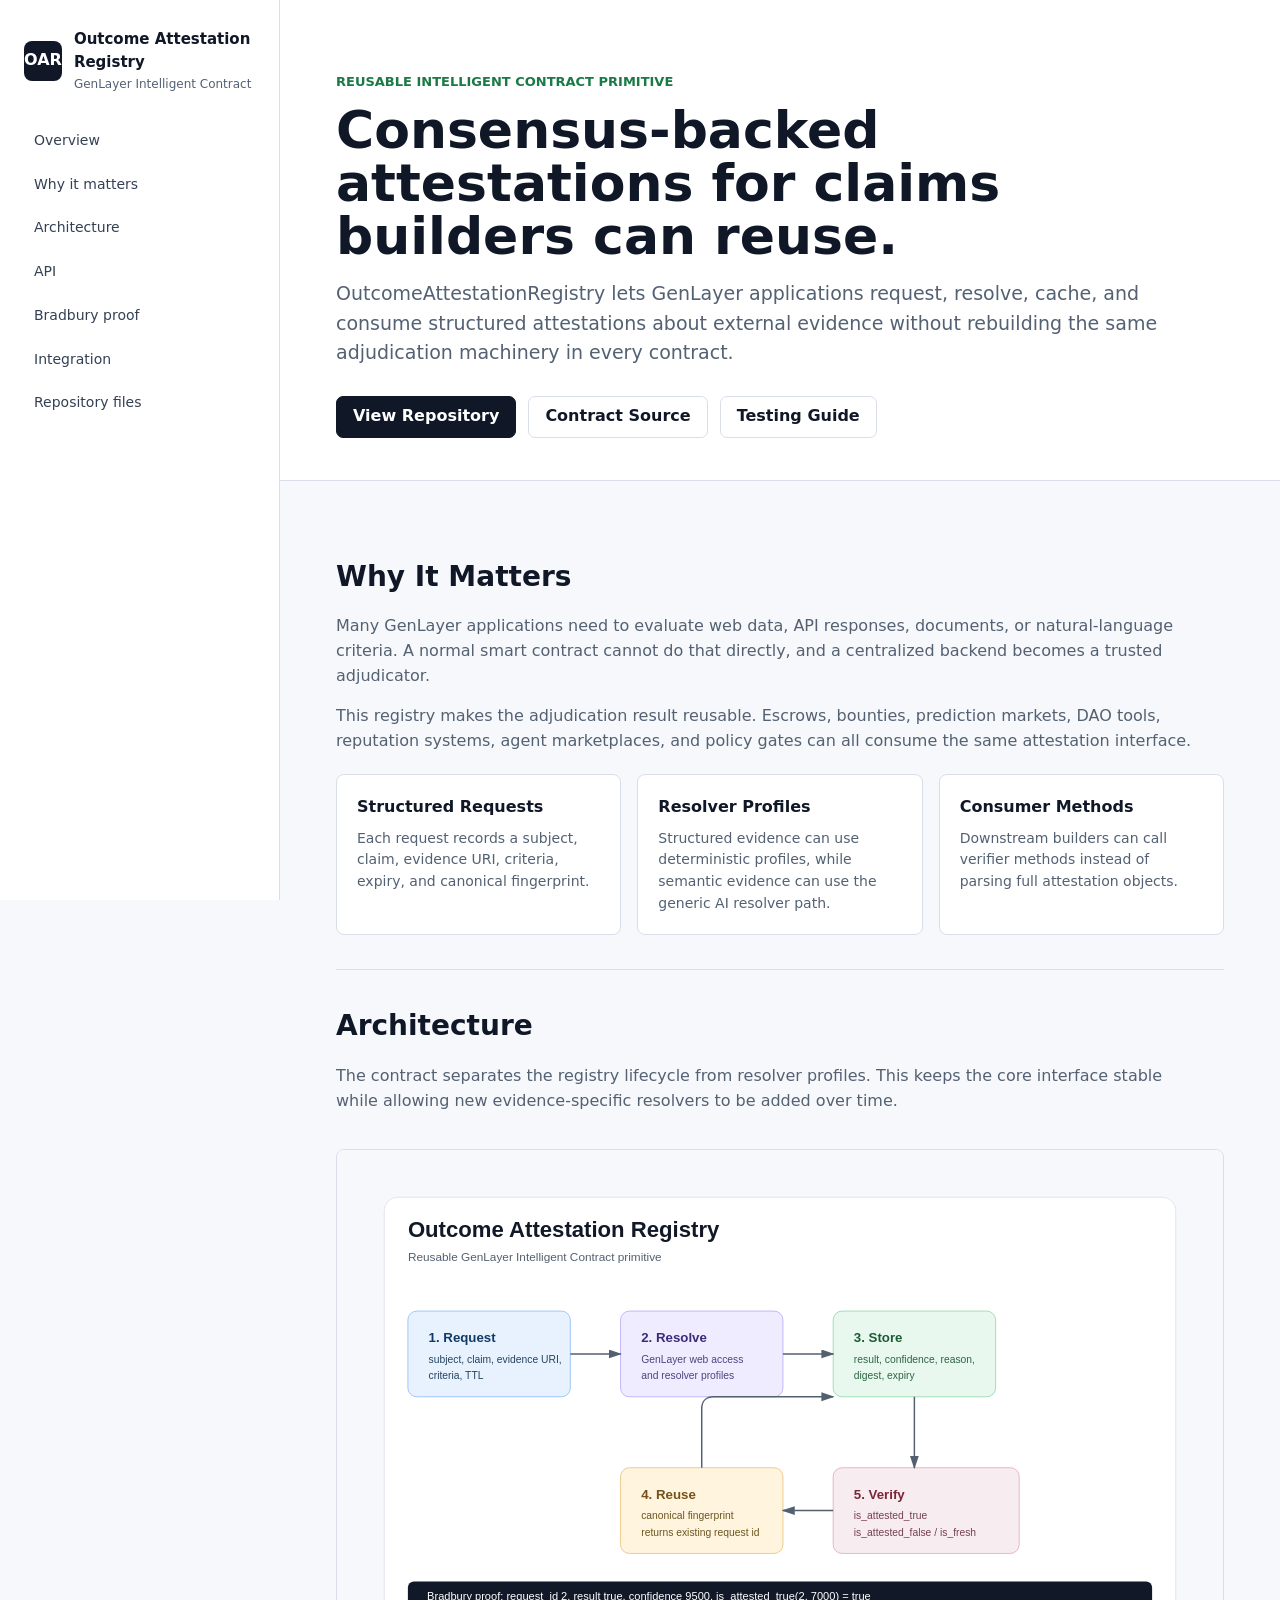
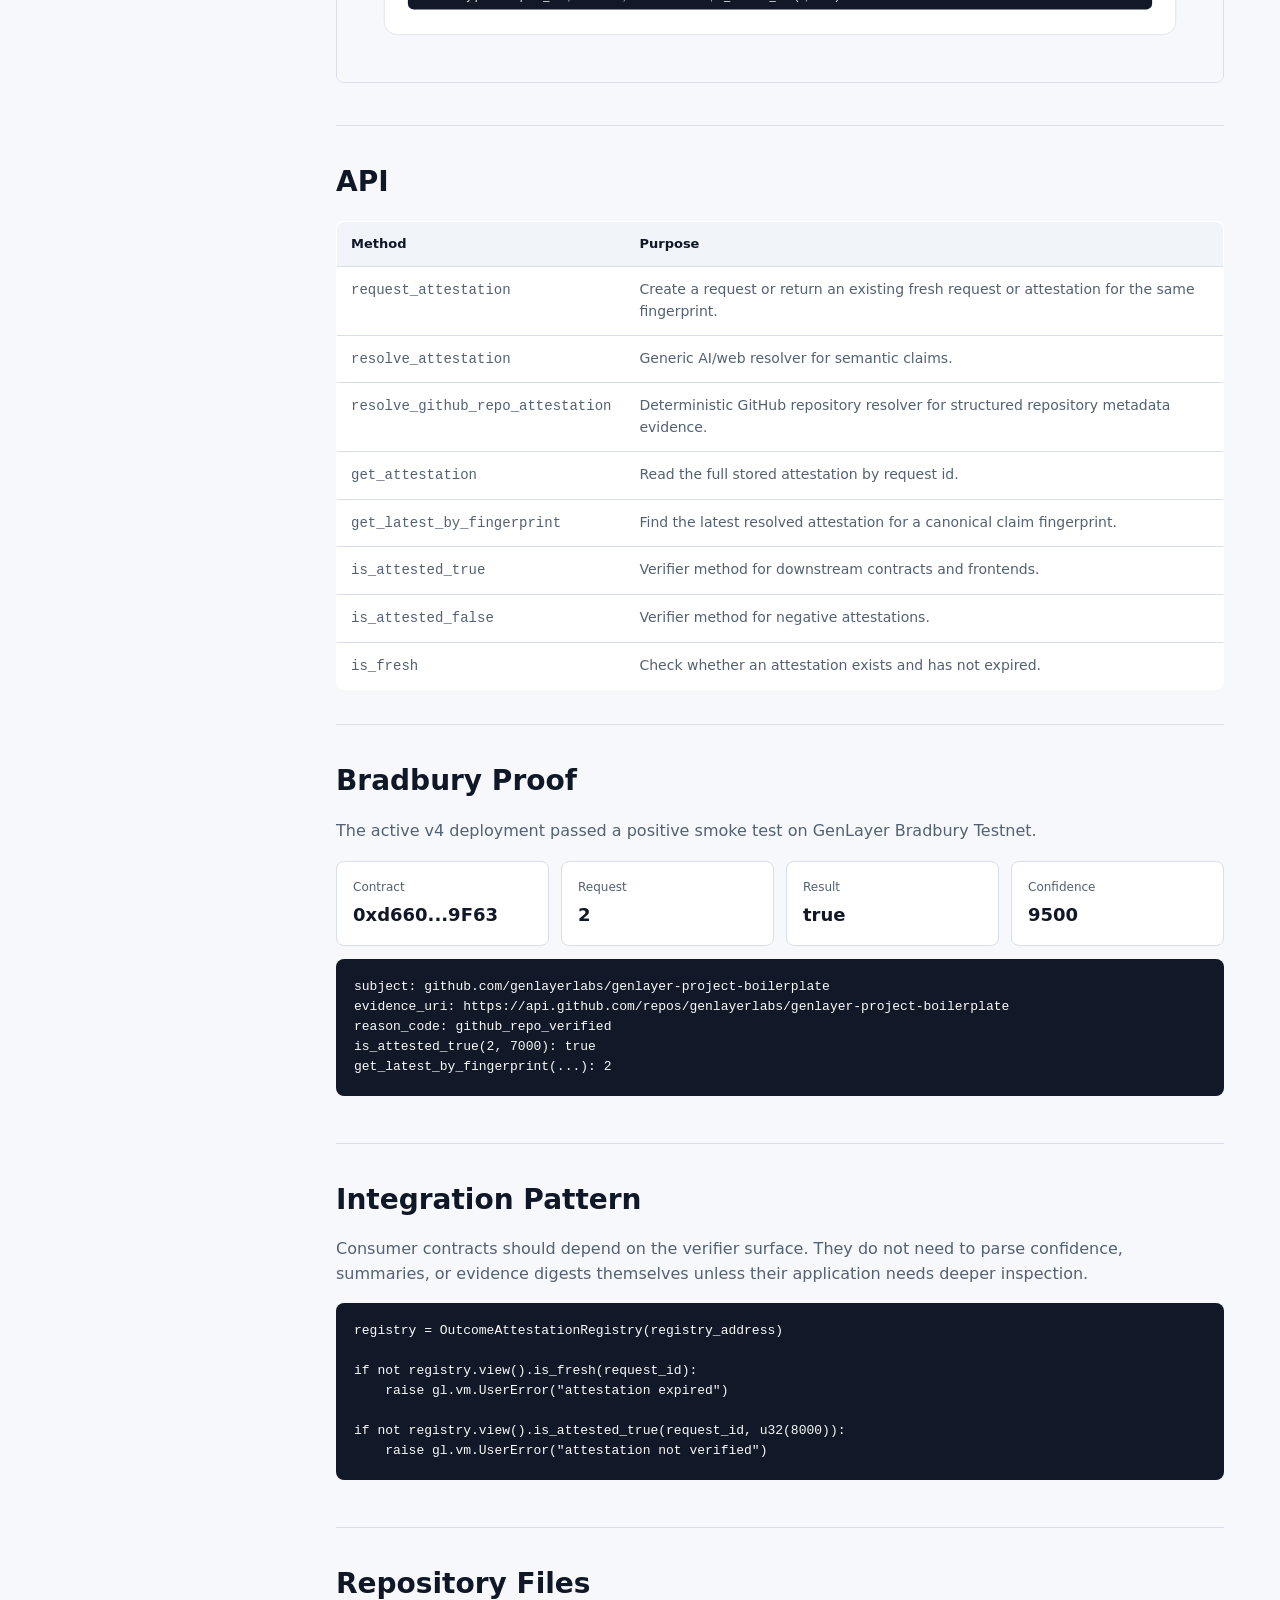
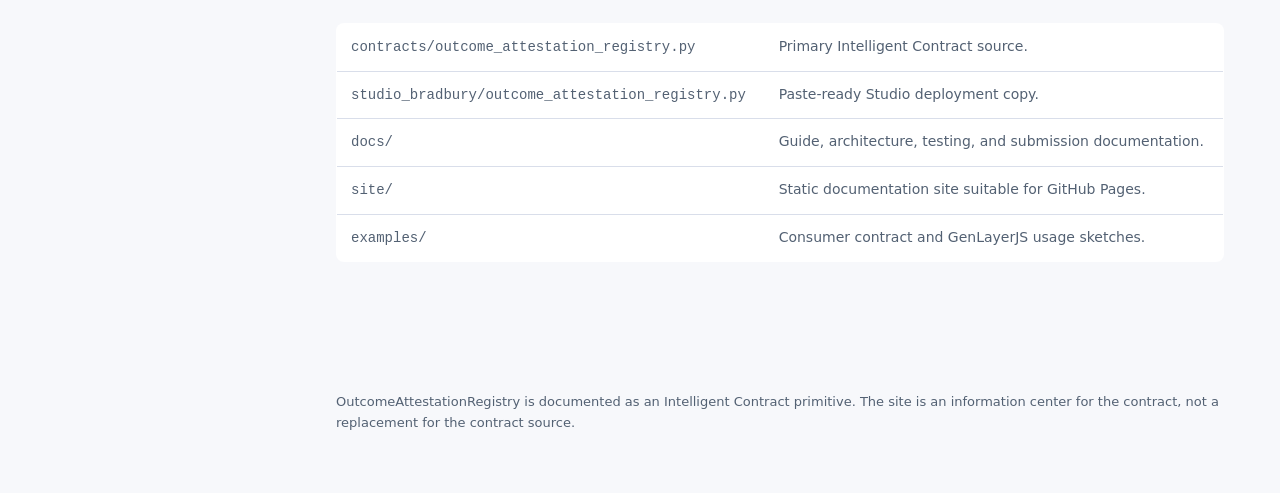
==== docs/index.html @ e3e9e9b6 "Add professional documentation and site" ====
<!doctype html>
<html lang="en">
  <head>
    <meta charset="utf-8">
    <meta name="viewport" content="width=device-width, initial-scale=1">
    <title>Outcome Attestation Registry</title>
    <meta name="description" content="Documentation for OutcomeAttestationRegistry, a reusable GenLayer Intelligent Contract primitive for consensus-backed attestations.">
    <link rel="stylesheet" href="styles.css">
  </head>
  <body>
    <div class="layout">
      <aside class="sidebar">
        <div class="brand">
          <div class="mark">OAR</div>
          <div>
            <strong>Outcome Attestation Registry</strong>
            <span>GenLayer Intelligent Contract</span>
          </div>
        </div>
        <nav class="nav" aria-label="Documentation navigation">
          <a href="#overview">Overview</a>
          <a href="#why">Why it matters</a>
          <a href="#architecture">Architecture</a>
          <a href="#api">API</a>
          <a href="#testing">Bradbury proof</a>
          <a href="#integration">Integration</a>
          <a href="#files">Repository files</a>
        </nav>
      </aside>

      <main class="main">
        <header class="hero" id="overview">
          <div class="eyebrow">Reusable Intelligent Contract Primitive</div>
          <h1>Consensus-backed attestations for claims builders can reuse.</h1>
          <p class="lead">
            OutcomeAttestationRegistry lets GenLayer applications request, resolve, cache, and consume structured attestations about external evidence without rebuilding the same adjudication machinery in every contract.
          </p>
          <div class="hero-actions">
            <a class="button primary" href="https://github.com/Manablaq/genlayer-outcome-attestation-registry">View Repository</a>
            <a class="button" href="https://github.com/Manablaq/genlayer-outcome-attestation-registry/blob/main/contracts/outcome_attestation_registry.py">Contract Source</a>
            <a class="button" href="testing.md">Testing Guide</a>
          </div>
        </header>

        <div class="content">
          <section id="why">
            <h2>Why It Matters</h2>
            <p>
              Many GenLayer applications need to evaluate web data, API responses, documents, or natural-language criteria. A normal smart contract cannot do that directly, and a centralized backend becomes a trusted adjudicator.
            </p>
            <p>
              This registry makes the adjudication result reusable. Escrows, bounties, prediction markets, DAO tools, reputation systems, agent marketplaces, and policy gates can all consume the same attestation interface.
            </p>
            <div class="grid">
              <div class="card">
                <strong>Structured Requests</strong>
                <p>Each request records a subject, claim, evidence URI, criteria, expiry, and canonical fingerprint.</p>
              </div>
              <div class="card">
                <strong>Resolver Profiles</strong>
                <p>Structured evidence can use deterministic profiles, while semantic evidence can use the generic AI resolver path.</p>
              </div>
              <div class="card">
                <strong>Consumer Methods</strong>
                <p>Downstream builders can call verifier methods instead of parsing full attestation objects.</p>
              </div>
            </div>
          </section>

          <section id="architecture">
            <h2>Architecture</h2>
            <p>
              The contract separates the registry lifecycle from resolver profiles. This keeps the core interface stable while allowing new evidence-specific resolvers to be added over time.
            </p>
            <img class="diagram" src="assets/architecture.svg" alt="Outcome Attestation Registry architecture diagram">
          </section>

          <section id="api">
            <h2>API</h2>
            <table class="table">
              <thead>
                <tr>
                  <th>Method</th>
                  <th>Purpose</th>
                </tr>
              </thead>
              <tbody>
                <tr>
                  <td><code>request_attestation</code></td>
                  <td>Create a request or return an existing fresh request or attestation for the same fingerprint.</td>
                </tr>
                <tr>
                  <td><code>resolve_attestation</code></td>
                  <td>Generic AI/web resolver for semantic claims.</td>
                </tr>
                <tr>
                  <td><code>resolve_github_repo_attestation</code></td>
                  <td>Deterministic GitHub repository resolver for structured repository metadata evidence.</td>
                </tr>
                <tr>
                  <td><code>get_attestation</code></td>
                  <td>Read the full stored attestation by request id.</td>
                </tr>
                <tr>
                  <td><code>get_latest_by_fingerprint</code></td>
                  <td>Find the latest resolved attestation for a canonical claim fingerprint.</td>
                </tr>
                <tr>
                  <td><code>is_attested_true</code></td>
                  <td>Verifier method for downstream contracts and frontends.</td>
                </tr>
                <tr>
                  <td><code>is_attested_false</code></td>
                  <td>Verifier method for negative attestations.</td>
                </tr>
                <tr>
                  <td><code>is_fresh</code></td>
                  <td>Check whether an attestation exists and has not expired.</td>
                </tr>
              </tbody>
            </table>
          </section>

          <section id="testing">
            <h2>Bradbury Proof</h2>
            <p>
              The active v4 deployment passed a positive smoke test on GenLayer Bradbury Testnet.
            </p>
            <div class="proof">
              <div class="metric">
                <span>Contract</span>
                <strong>0xd660...9F63</strong>
              </div>
              <div class="metric">
                <span>Request</span>
                <strong>2</strong>
              </div>
              <div class="metric">
                <span>Result</span>
                <strong>true</strong>
              </div>
              <div class="metric">
                <span>Confidence</span>
                <strong>9500</strong>
              </div>
            </div>
            <pre><code>subject: github.com/genlayerlabs/genlayer-project-boilerplate
evidence_uri: https://api.github.com/repos/genlayerlabs/genlayer-project-boilerplate
reason_code: github_repo_verified
is_attested_true(2, 7000): true
get_latest_by_fingerprint(...): 2</code></pre>
          </section>

          <section id="integration">
            <h2>Integration Pattern</h2>
            <p>
              Consumer contracts should depend on the verifier surface. They do not need to parse confidence, summaries, or evidence digests themselves unless their application needs deeper inspection.
            </p>
            <pre><code>registry = OutcomeAttestationRegistry(registry_address)

if not registry.view().is_fresh(request_id):
    raise gl.vm.UserError("attestation expired")

if not registry.view().is_attested_true(request_id, u32(8000)):
    raise gl.vm.UserError("attestation not verified")</code></pre>
          </section>

          <section id="files">
            <h2>Repository Files</h2>
            <table class="table">
              <tbody>
                <tr>
                  <td><code>contracts/outcome_attestation_registry.py</code></td>
                  <td>Primary Intelligent Contract source.</td>
                </tr>
                <tr>
                  <td><code>studio_bradbury/outcome_attestation_registry.py</code></td>
                  <td>Paste-ready Studio deployment copy.</td>
                </tr>
                <tr>
                  <td><code>docs/</code></td>
                  <td>Guide, architecture, testing, and submission documentation.</td>
                </tr>
                <tr>
                  <td><code>site/</code></td>
                  <td>Static documentation site suitable for GitHub Pages.</td>
                </tr>
                <tr>
                  <td><code>examples/</code></td>
                  <td>Consumer contract and GenLayerJS usage sketches.</td>
                </tr>
              </tbody>
            </table>
          </section>
        </div>

        <footer class="footer">
          OutcomeAttestationRegistry is documented as an Intelligent Contract primitive. The site is an information center for the contract, not a replacement for the contract source.
        </footer>
      </main>
    </div>
  </body>
</html>
---- docs/styles.css ----
:root {
  color-scheme: light;
  --bg: #f7f8fb;
  --panel: #ffffff;
  --ink: #101828;
  --muted: #536173;
  --line: #d9deea;
  --blue: #1769aa;
  --green: #197a45;
  --purple: #5b43b7;
  --rose: #9f2f4b;
  --code: #111827;
}

* {
  box-sizing: border-box;
}

html {
  scroll-behavior: smooth;
}

body {
  margin: 0;
  background: var(--bg);
  color: var(--ink);
  font-family: Inter, ui-sans-serif, system-ui, -apple-system, BlinkMacSystemFont, "Segoe UI", sans-serif;
  line-height: 1.55;
}

a {
  color: var(--blue);
  text-decoration: none;
}

a:hover {
  text-decoration: underline;
}

.layout {
  display: grid;
  grid-template-columns: 280px minmax(0, 1fr);
  min-height: 100vh;
}

.sidebar {
  position: sticky;
  top: 0;
  height: 100vh;
  padding: 28px 24px;
  border-right: 1px solid var(--line);
  background: #ffffff;
  overflow: auto;
}

.brand {
  display: flex;
  gap: 12px;
  align-items: center;
  margin-bottom: 28px;
}

.mark {
  display: grid;
  place-items: center;
  width: 40px;
  height: 40px;
  border-radius: 8px;
  background: var(--ink);
  color: #ffffff;
  font-weight: 800;
}

.brand strong {
  display: block;
  font-size: 15px;
}

.brand span {
  display: block;
  color: var(--muted);
  font-size: 12px;
}

.nav {
  display: grid;
  gap: 4px;
}

.nav a {
  padding: 9px 10px;
  border-radius: 6px;
  color: #344054;
  font-size: 14px;
}

.nav a:hover {
  background: #f1f4f9;
  text-decoration: none;
}

.main {
  min-width: 0;
}

.hero {
  padding: 72px 56px 42px;
  border-bottom: 1px solid var(--line);
  background: #ffffff;
}

.eyebrow {
  color: var(--green);
  font-size: 13px;
  font-weight: 800;
  letter-spacing: 0;
  text-transform: uppercase;
}

h1 {
  max-width: 960px;
  margin: 12px 0 16px;
  font-size: 52px;
  line-height: 1.02;
  letter-spacing: 0;
}

.lead {
  max-width: 850px;
  margin: 0;
  color: var(--muted);
  font-size: 19px;
}

.hero-actions {
  display: flex;
  flex-wrap: wrap;
  gap: 12px;
  margin-top: 28px;
}

.button {
  display: inline-flex;
  align-items: center;
  justify-content: center;
  min-height: 42px;
  padding: 0 16px;
  border: 1px solid var(--line);
  border-radius: 7px;
  background: #ffffff;
  color: var(--ink);
  font-weight: 700;
}

.button.primary {
  border-color: var(--ink);
  background: var(--ink);
  color: #ffffff;
}

.content {
  max-width: 1120px;
  padding: 40px 56px 72px;
}

section {
  padding: 34px 0;
  border-bottom: 1px solid var(--line);
}

section:last-child {
  border-bottom: 0;
}

h2 {
  margin: 0 0 14px;
  font-size: 28px;
  letter-spacing: 0;
}

h3 {
  margin: 22px 0 8px;
  font-size: 18px;
}

p {
  max-width: 860px;
  color: var(--muted);
}

.grid {
  display: grid;
  grid-template-columns: repeat(3, minmax(0, 1fr));
  gap: 16px;
  margin-top: 20px;
}

.card {
  min-height: 160px;
  padding: 20px;
  border: 1px solid var(--line);
  border-radius: 8px;
  background: var(--panel);
}

.card strong {
  display: block;
  margin-bottom: 8px;
  font-size: 16px;
}

.card p {
  margin: 0;
  font-size: 14px;
}

.proof {
  display: grid;
  grid-template-columns: repeat(4, minmax(0, 1fr));
  gap: 12px;
  margin-top: 18px;
}

.metric {
  padding: 16px;
  border: 1px solid var(--line);
  border-radius: 8px;
  background: #ffffff;
}

.metric span {
  display: block;
  color: var(--muted);
  font-size: 12px;
}

.metric strong {
  display: block;
  margin-top: 4px;
  color: var(--ink);
  font-size: 18px;
  overflow-wrap: anywhere;
}

pre {
  max-width: 100%;
  overflow: auto;
  padding: 18px;
  border-radius: 8px;
  background: var(--code);
  color: #f9fafb;
  font-size: 13px;
}

code {
  font-family: "SFMono-Regular", Consolas, "Liberation Mono", monospace;
}

.diagram {
  width: 100%;
  margin-top: 20px;
  border: 1px solid var(--line);
  border-radius: 8px;
  background: #ffffff;
}

.table {
  width: 100%;
  border-collapse: collapse;
  margin-top: 18px;
  background: #ffffff;
  border: 1px solid var(--line);
  border-radius: 8px;
  overflow: hidden;
}

.table th,
.table td {
  padding: 12px 14px;
  border-bottom: 1px solid var(--line);
  text-align: left;
  vertical-align: top;
}

.table th {
  background: #f1f4f9;
  font-size: 13px;
}

.table td {
  color: var(--muted);
  font-size: 14px;
}

.footer {
  padding: 24px 56px 48px;
  color: var(--muted);
  font-size: 13px;
}

@media (max-width: 880px) {
  .layout {
    display: block;
  }

  .sidebar {
    position: static;
    height: auto;
  }

  .hero,
  .content,
  .footer {
    padding-left: 24px;
    padding-right: 24px;
  }

  h1 {
    font-size: 38px;
  }

  .grid,
  .proof {
    grid-template-columns: 1fr;
  }
}
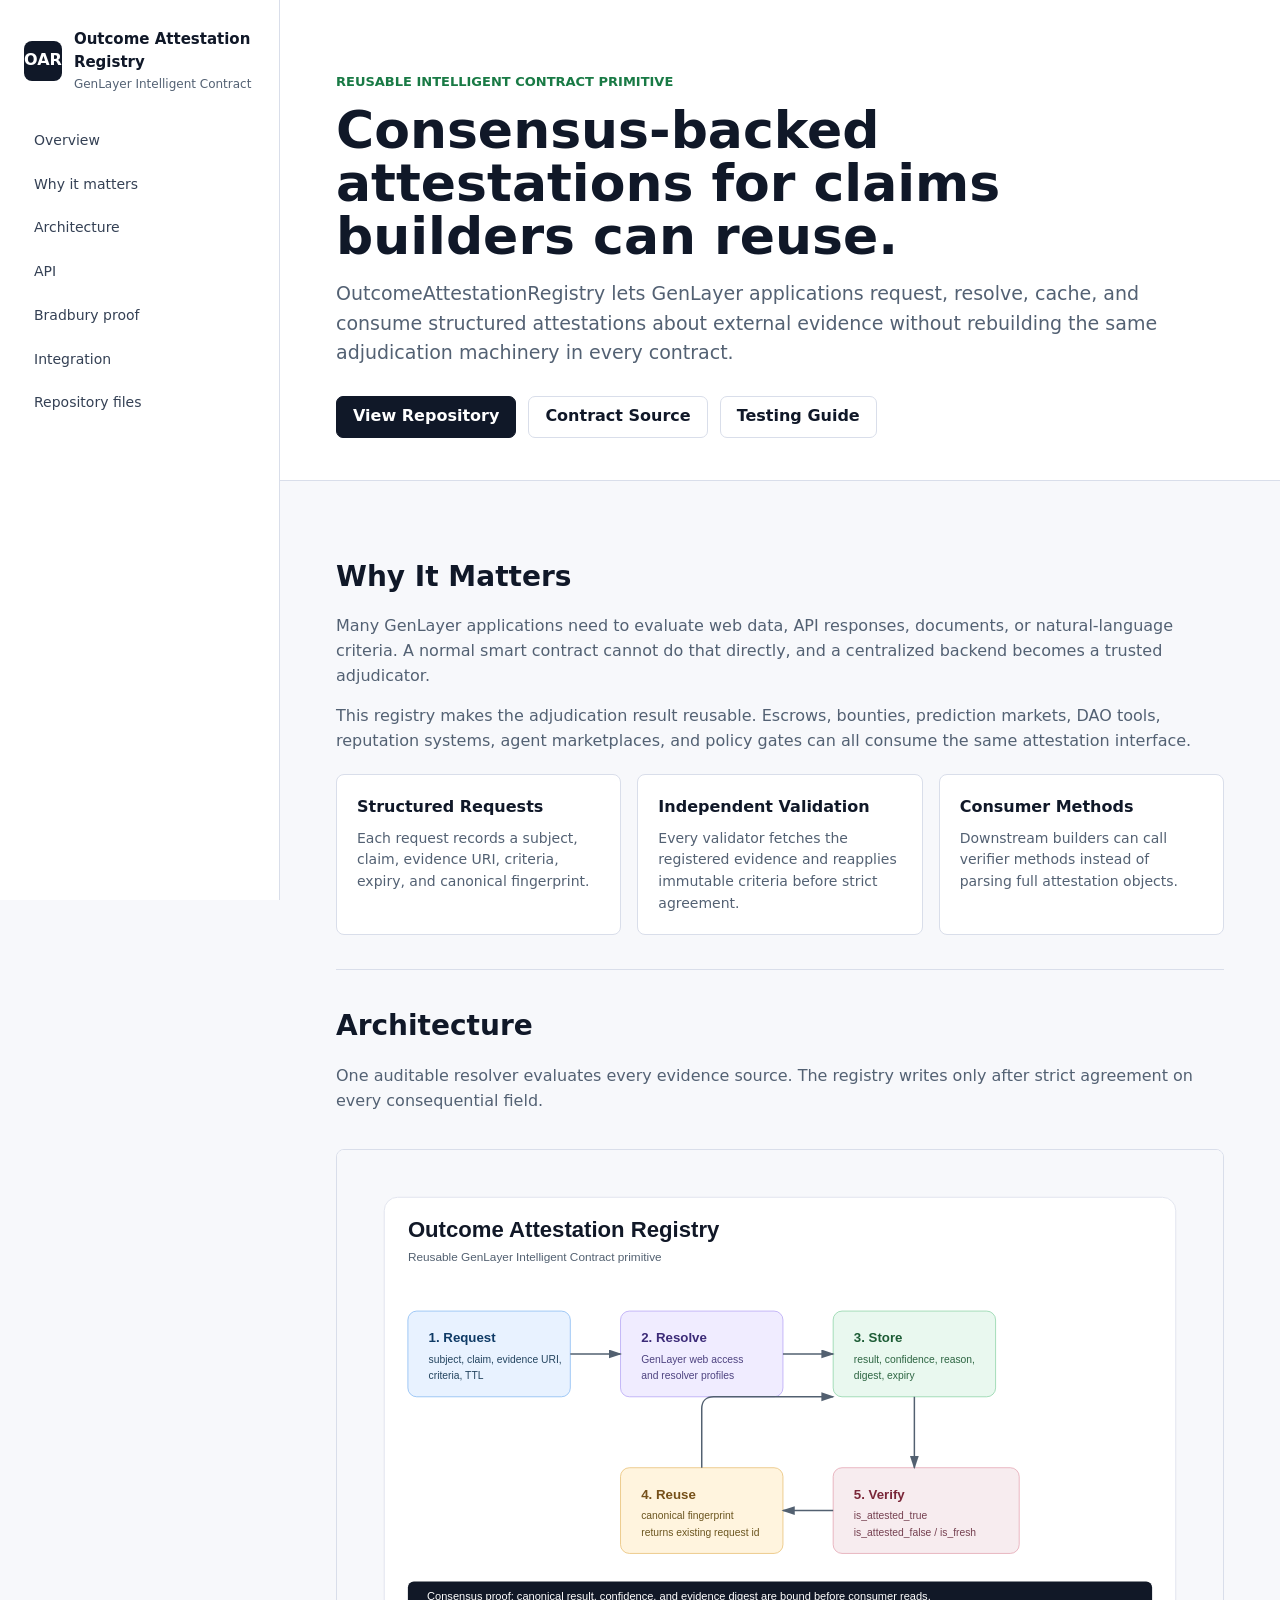
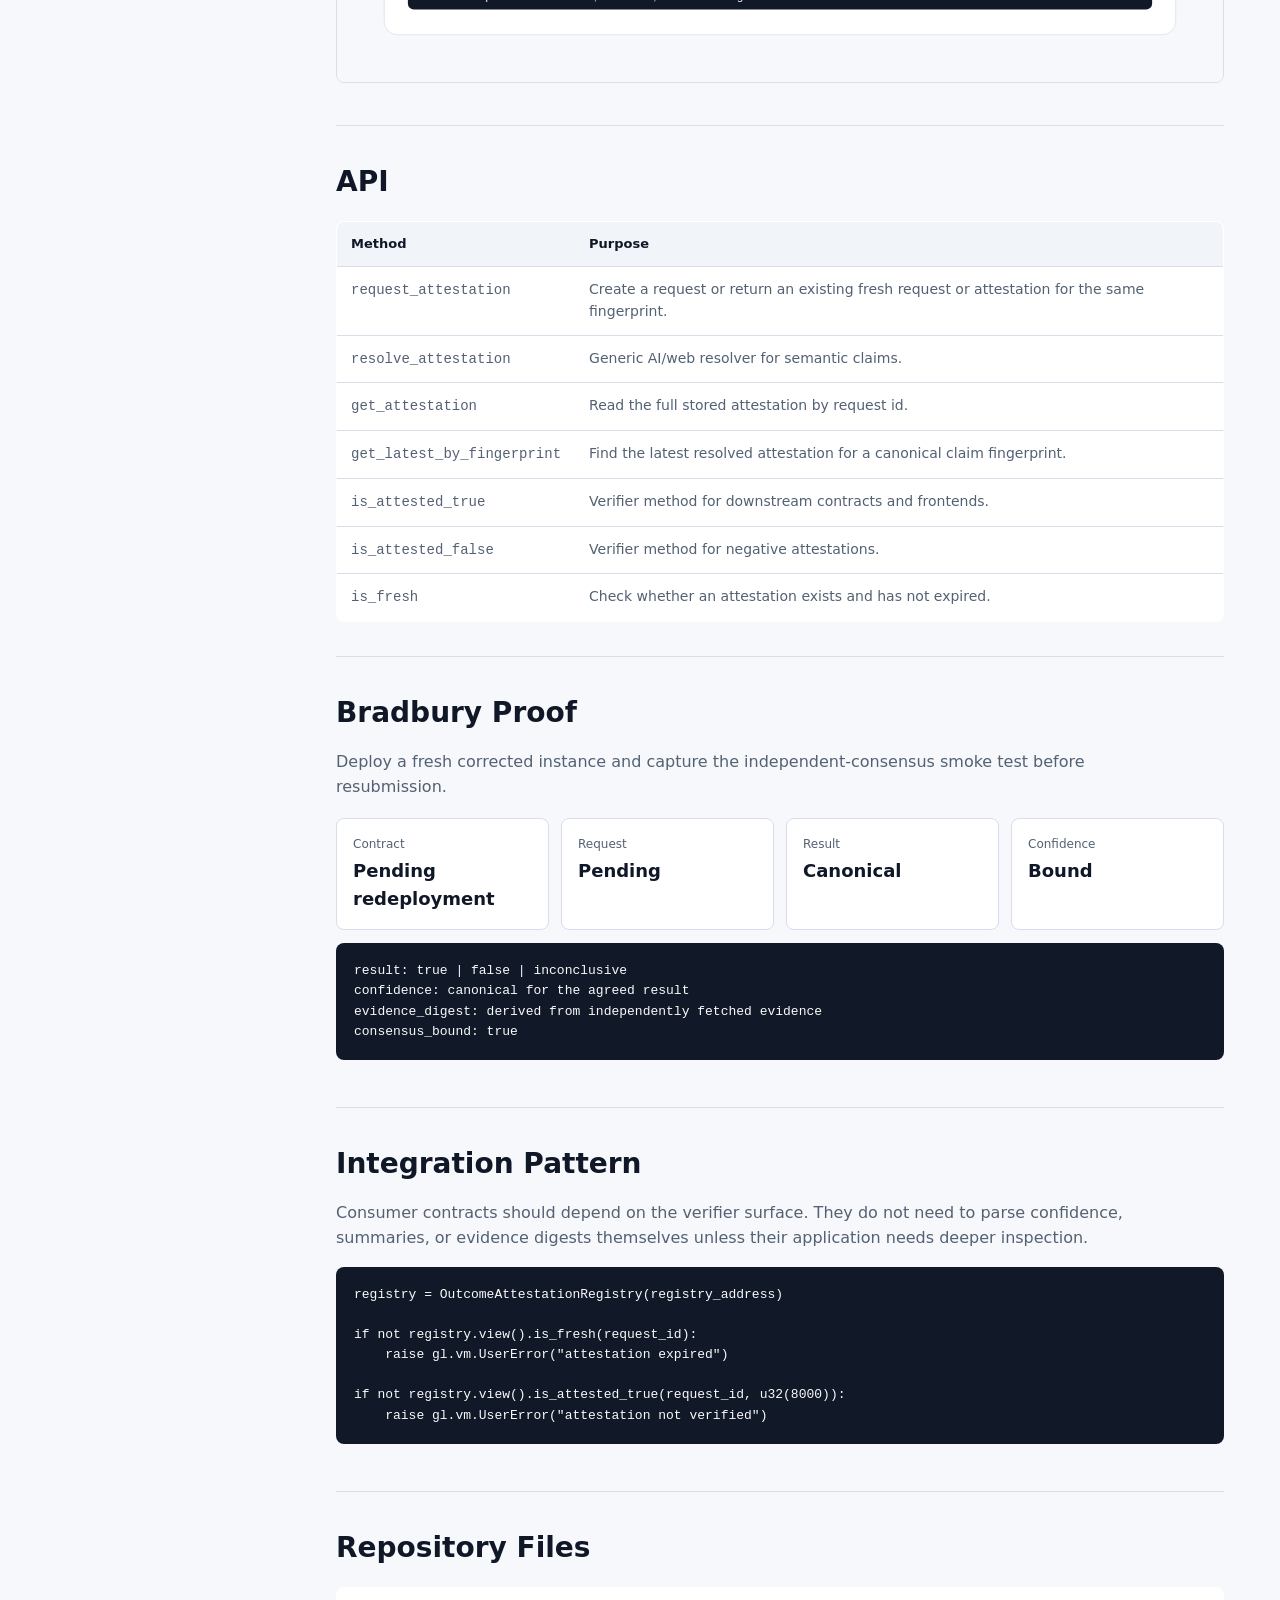
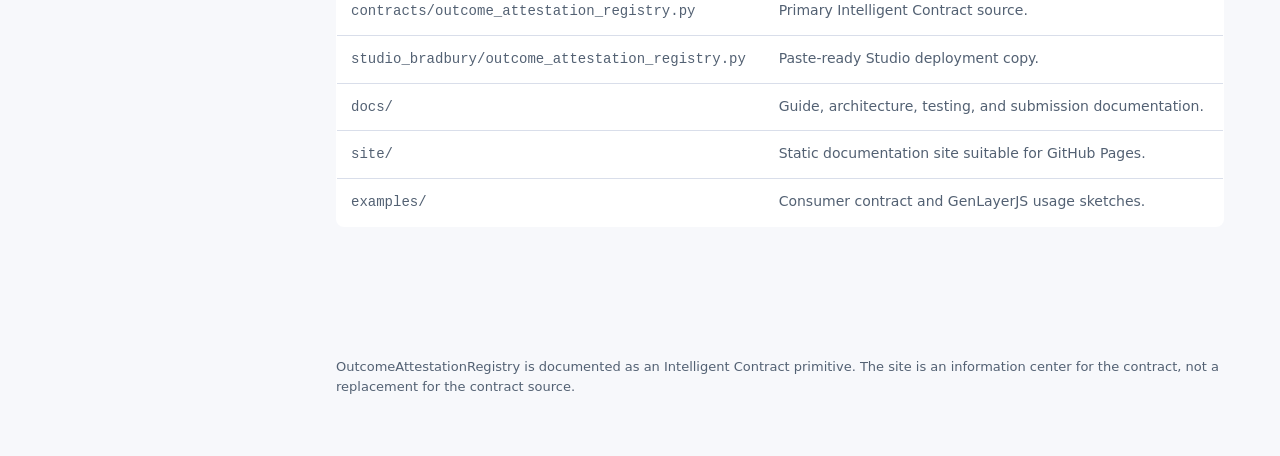
==== commit 193a7192: "Harden attestation consensus boundary" ====
--- a/docs/index.html
+++ b/docs/index.html
@@ -57,8 +57,8 @@
                 <p>Each request records a subject, claim, evidence URI, criteria, expiry, and canonical fingerprint.</p>
               </div>
               <div class="card">
-                <strong>Resolver Profiles</strong>
-                <p>Structured evidence can use deterministic profiles, while semantic evidence can use the generic AI resolver path.</p>
+                <strong>Independent Validation</strong>
+                <p>Every validator fetches the registered evidence and reapplies immutable criteria before strict agreement.</p>
               </div>
               <div class="card">
                 <strong>Consumer Methods</strong>
@@ -70,7 +70,7 @@
           <section id="architecture">
             <h2>Architecture</h2>
             <p>
-              The contract separates the registry lifecycle from resolver profiles. This keeps the core interface stable while allowing new evidence-specific resolvers to be added over time.
+              One auditable resolver evaluates every evidence source. The registry writes only after strict agreement on every consequential field.
             </p>
             <img class="diagram" src="assets/architecture.svg" alt="Outcome Attestation Registry architecture diagram">
           </section>
@@ -92,10 +92,6 @@
                 <tr>
                   <td><code>resolve_attestation</code></td>
                   <td>Generic AI/web resolver for semantic claims.</td>
-                </tr>
-                <tr>
-                  <td><code>resolve_github_repo_attestation</code></td>
-                  <td>Deterministic GitHub repository resolver for structured repository metadata evidence.</td>
                 </tr>
                 <tr>
                   <td><code>get_attestation</code></td>
@@ -124,31 +120,30 @@
           <section id="testing">
             <h2>Bradbury Proof</h2>
             <p>
-              The active v4 deployment passed a positive smoke test on GenLayer Bradbury Testnet.
+              Deploy a fresh corrected instance and capture the independent-consensus smoke test before resubmission.
             </p>
             <div class="proof">
               <div class="metric">
                 <span>Contract</span>
-                <strong>0xd660...9F63</strong>
+                <strong>Pending redeployment</strong>
               </div>
               <div class="metric">
                 <span>Request</span>
-                <strong>2</strong>
+                <strong>Pending</strong>
               </div>
               <div class="metric">
                 <span>Result</span>
-                <strong>true</strong>
+                <strong>Canonical</strong>
               </div>
               <div class="metric">
                 <span>Confidence</span>
-                <strong>9500</strong>
+                <strong>Bound</strong>
               </div>
             </div>
-            <pre><code>subject: github.com/genlayerlabs/genlayer-project-boilerplate
-evidence_uri: https://api.github.com/repos/genlayerlabs/genlayer-project-boilerplate
-reason_code: github_repo_verified
-is_attested_true(2, 7000): true
-get_latest_by_fingerprint(...): 2</code></pre>
+            <pre><code>result: true | false | inconclusive
+confidence: canonical for the agreed result
+evidence_digest: derived from independently fetched evidence
+consensus_bound: true</code></pre>
           </section>
 
           <section id="integration">
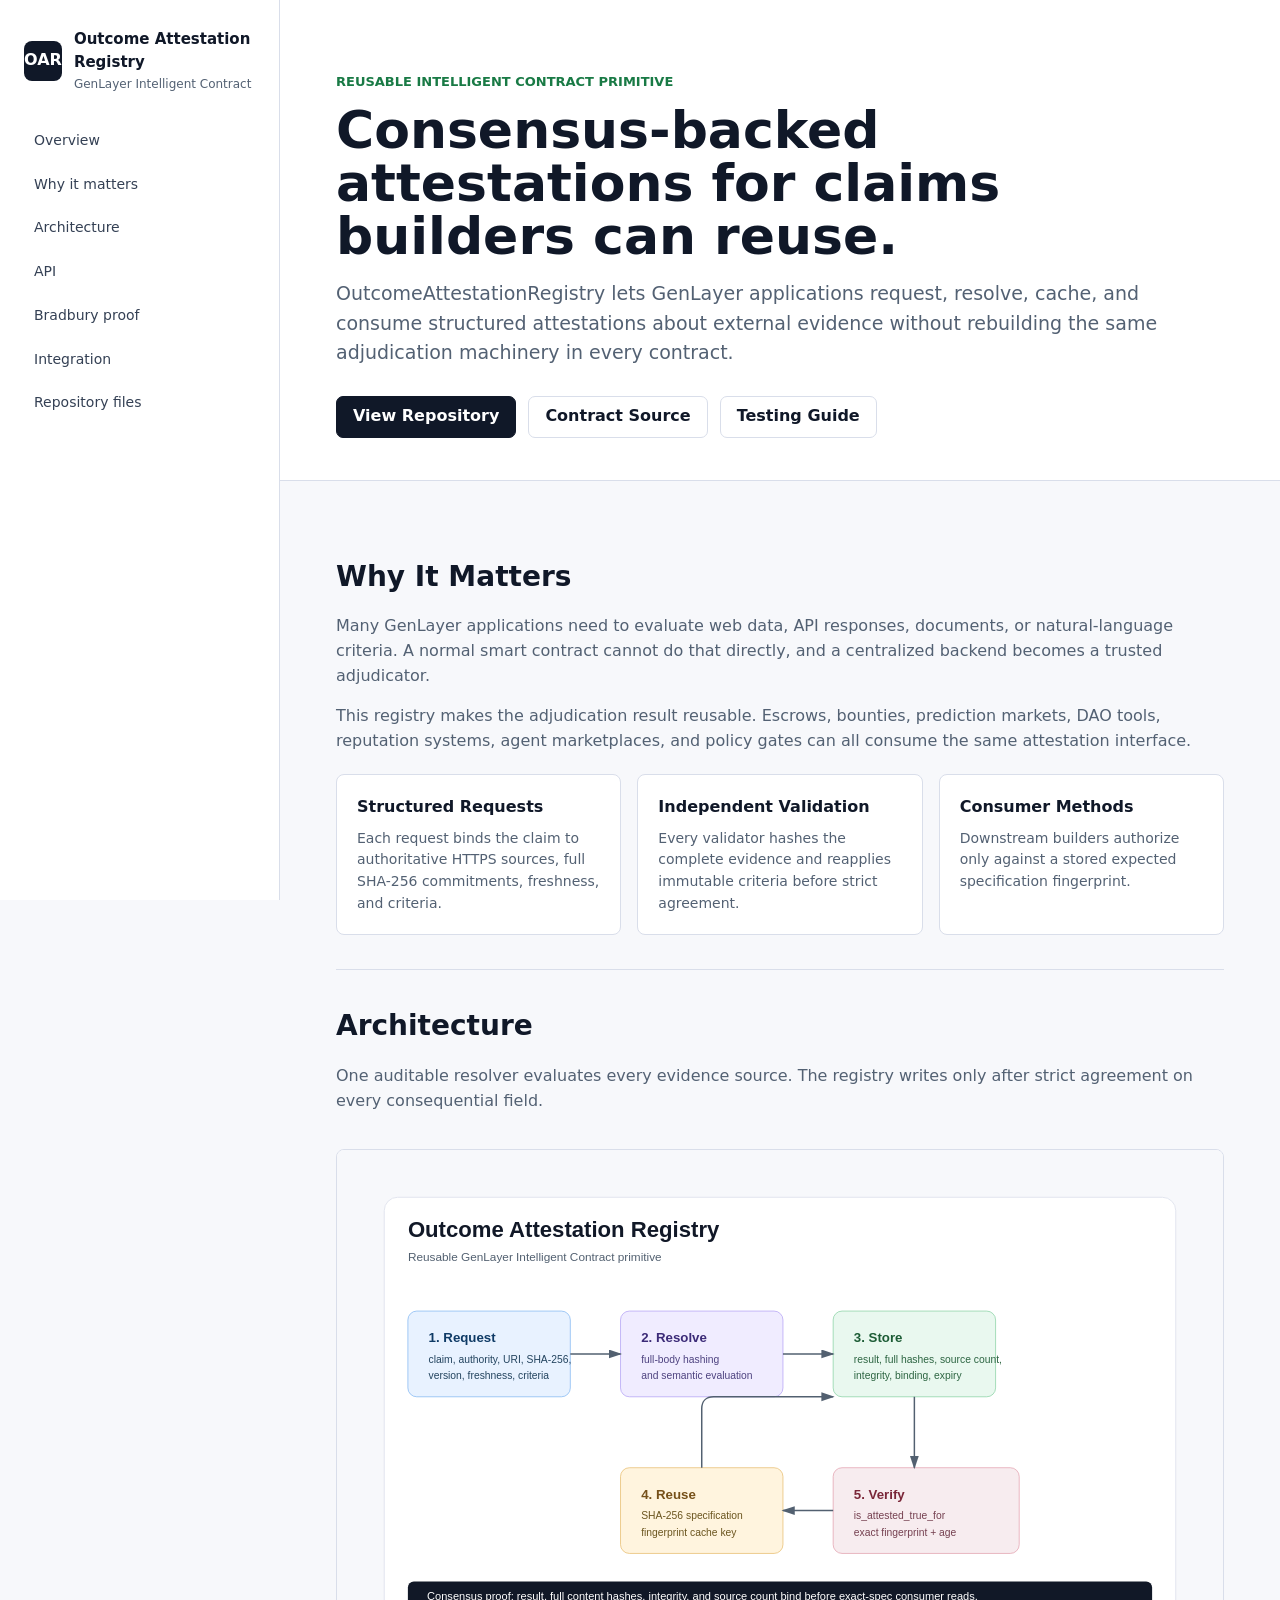
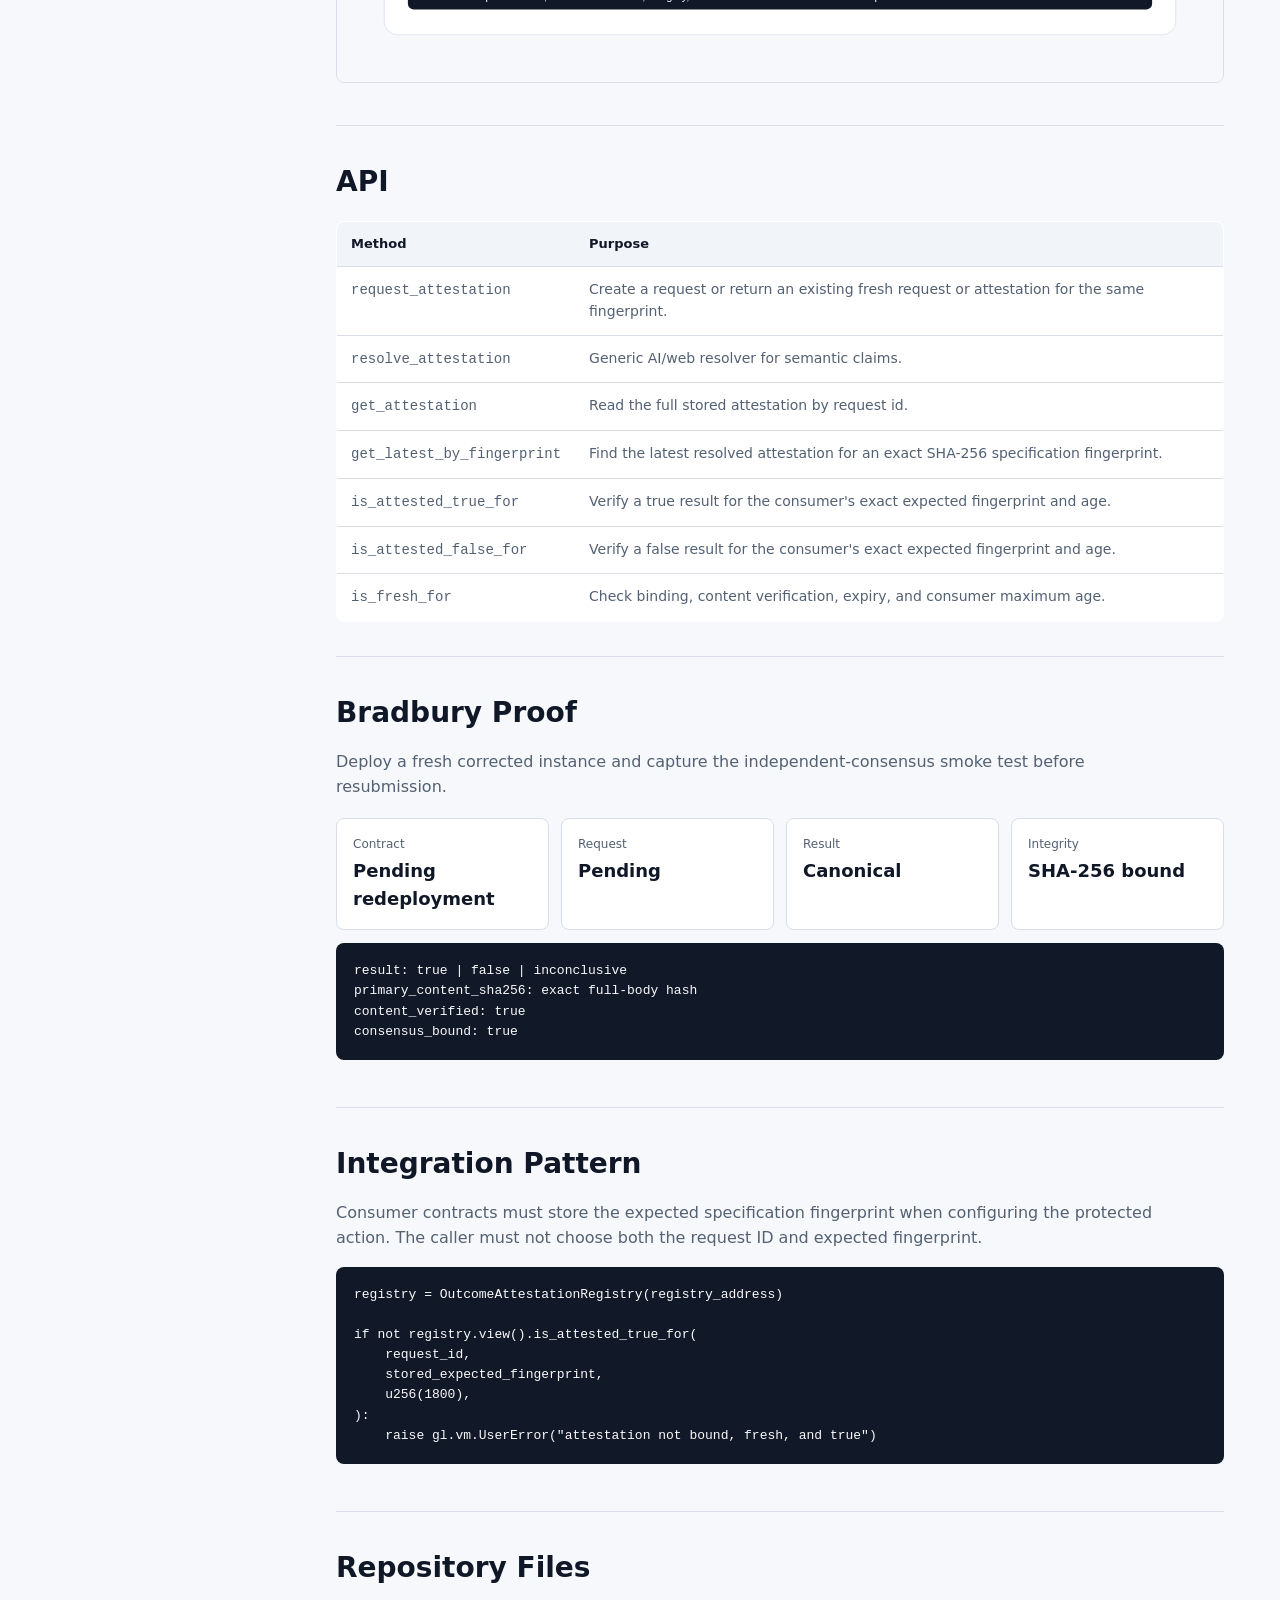
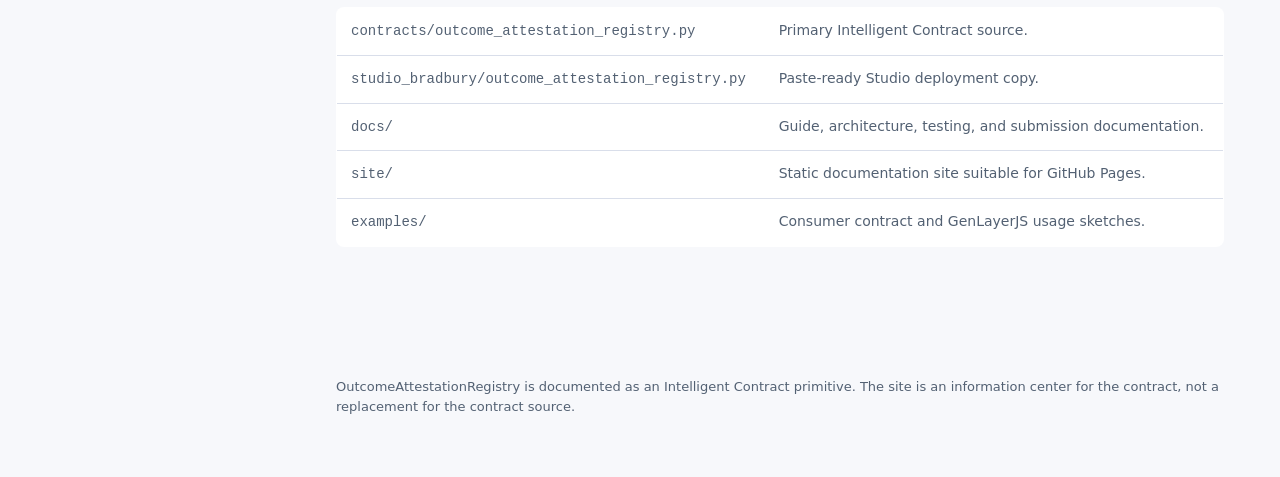
==== commit 0868930e: "Harden attestation evidence and consumer binding" ====
--- a/docs/index.html
+++ b/docs/index.html
@@ -54,15 +54,15 @@
             <div class="grid">
               <div class="card">
                 <strong>Structured Requests</strong>
-                <p>Each request records a subject, claim, evidence URI, criteria, expiry, and canonical fingerprint.</p>
+                <p>Each request binds the claim to authoritative HTTPS sources, full SHA-256 commitments, freshness, and criteria.</p>
               </div>
               <div class="card">
                 <strong>Independent Validation</strong>
-                <p>Every validator fetches the registered evidence and reapplies immutable criteria before strict agreement.</p>
+                <p>Every validator hashes the complete evidence and reapplies immutable criteria before strict agreement.</p>
               </div>
               <div class="card">
                 <strong>Consumer Methods</strong>
-                <p>Downstream builders can call verifier methods instead of parsing full attestation objects.</p>
+                <p>Downstream builders authorize only against a stored expected specification fingerprint.</p>
               </div>
             </div>
           </section>
@@ -99,19 +99,19 @@
                 </tr>
                 <tr>
                   <td><code>get_latest_by_fingerprint</code></td>
-                  <td>Find the latest resolved attestation for a canonical claim fingerprint.</td>
+                  <td>Find the latest resolved attestation for an exact SHA-256 specification fingerprint.</td>
                 </tr>
                 <tr>
-                  <td><code>is_attested_true</code></td>
-                  <td>Verifier method for downstream contracts and frontends.</td>
+                  <td><code>is_attested_true_for</code></td>
+                  <td>Verify a true result for the consumer's exact expected fingerprint and age.</td>
                 </tr>
                 <tr>
-                  <td><code>is_attested_false</code></td>
-                  <td>Verifier method for negative attestations.</td>
+                  <td><code>is_attested_false_for</code></td>
+                  <td>Verify a false result for the consumer's exact expected fingerprint and age.</td>
                 </tr>
                 <tr>
-                  <td><code>is_fresh</code></td>
-                  <td>Check whether an attestation exists and has not expired.</td>
+                  <td><code>is_fresh_for</code></td>
+                  <td>Check binding, content verification, expiry, and consumer maximum age.</td>
                 </tr>
               </tbody>
             </table>
@@ -136,28 +136,29 @@
                 <strong>Canonical</strong>
               </div>
               <div class="metric">
-                <span>Confidence</span>
-                <strong>Bound</strong>
+                <span>Integrity</span>
+                <strong>SHA-256 bound</strong>
               </div>
             </div>
             <pre><code>result: true | false | inconclusive
-confidence: canonical for the agreed result
-evidence_digest: derived from independently fetched evidence
+primary_content_sha256: exact full-body hash
+content_verified: true
 consensus_bound: true</code></pre>
           </section>
 
           <section id="integration">
             <h2>Integration Pattern</h2>
             <p>
-              Consumer contracts should depend on the verifier surface. They do not need to parse confidence, summaries, or evidence digests themselves unless their application needs deeper inspection.
+              Consumer contracts must store the expected specification fingerprint when configuring the protected action. The caller must not choose both the request ID and expected fingerprint.
             </p>
             <pre><code>registry = OutcomeAttestationRegistry(registry_address)
 
-if not registry.view().is_fresh(request_id):
-    raise gl.vm.UserError("attestation expired")
-
-if not registry.view().is_attested_true(request_id, u32(8000)):
-    raise gl.vm.UserError("attestation not verified")</code></pre>
+if not registry.view().is_attested_true_for(
+    request_id,
+    stored_expected_fingerprint,
+    u256(1800),
+):
+    raise gl.vm.UserError("attestation not bound, fresh, and true")</code></pre>
           </section>
 
           <section id="files">
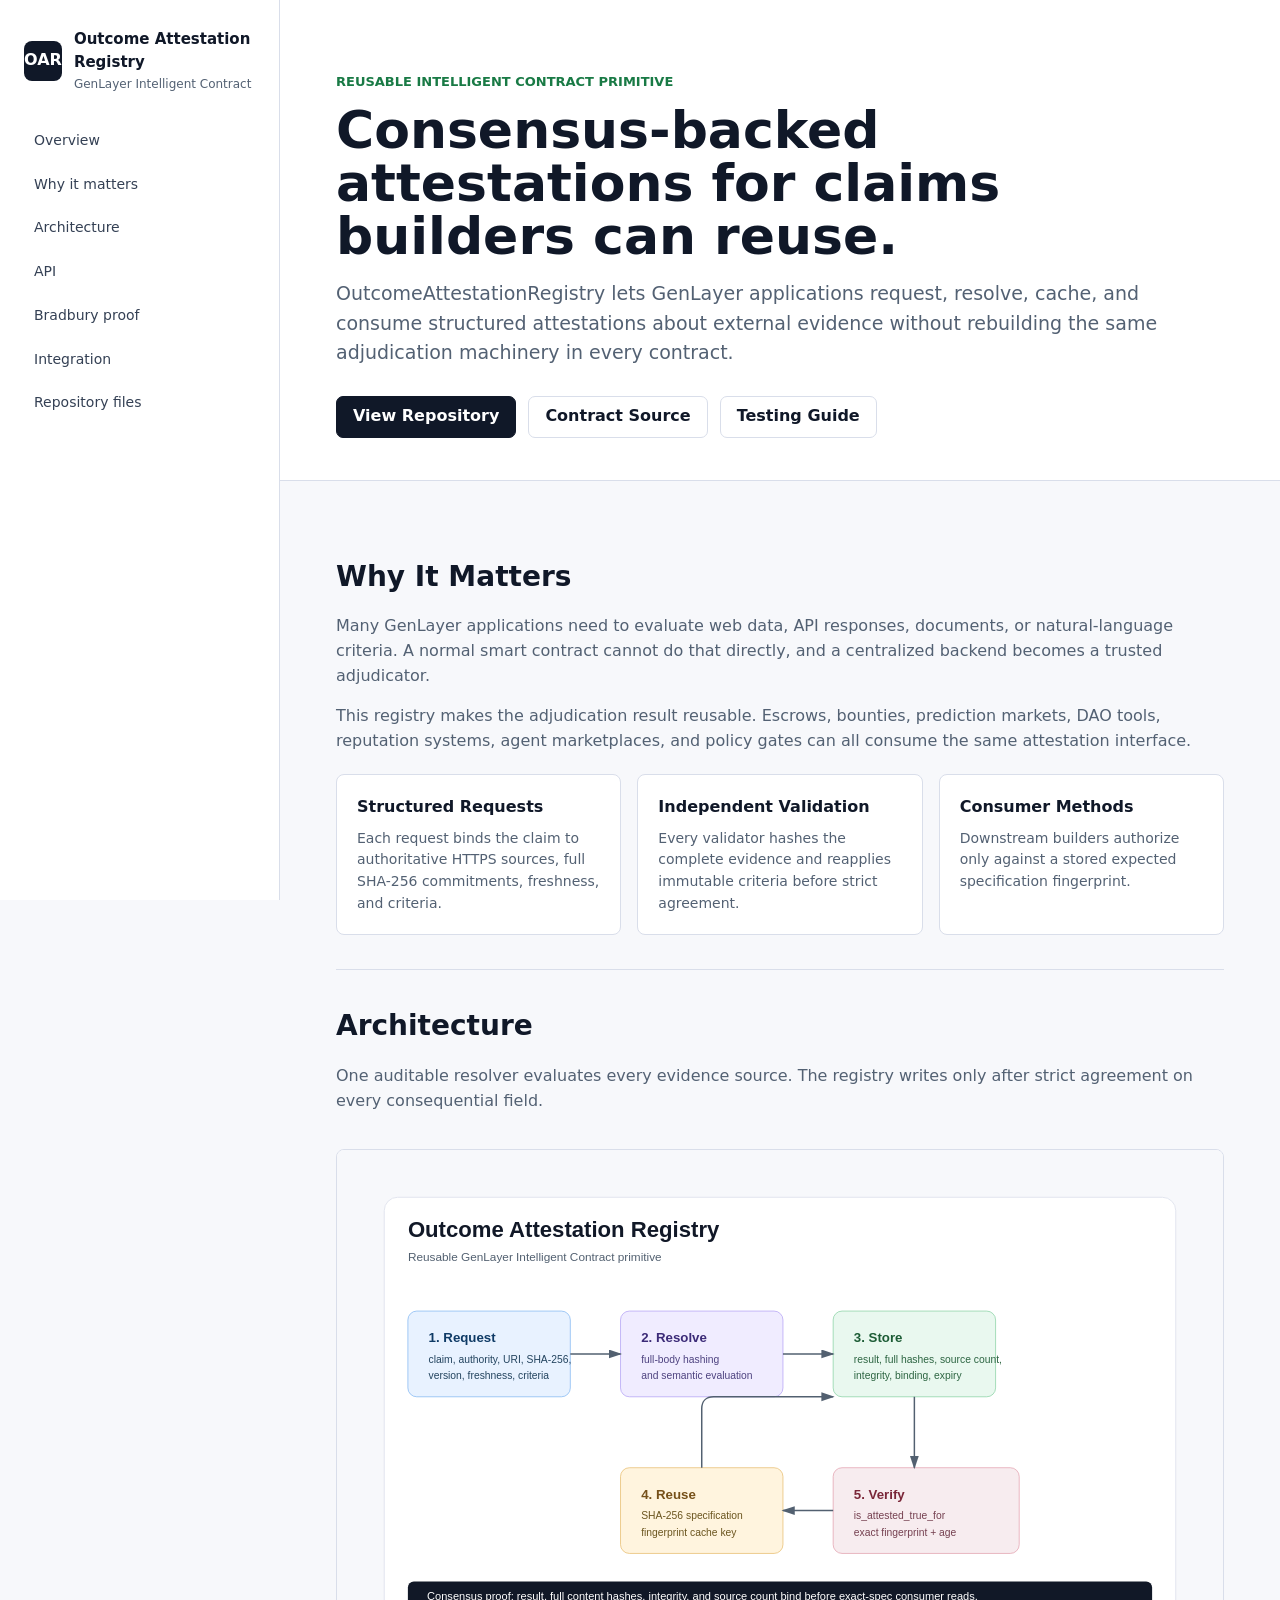
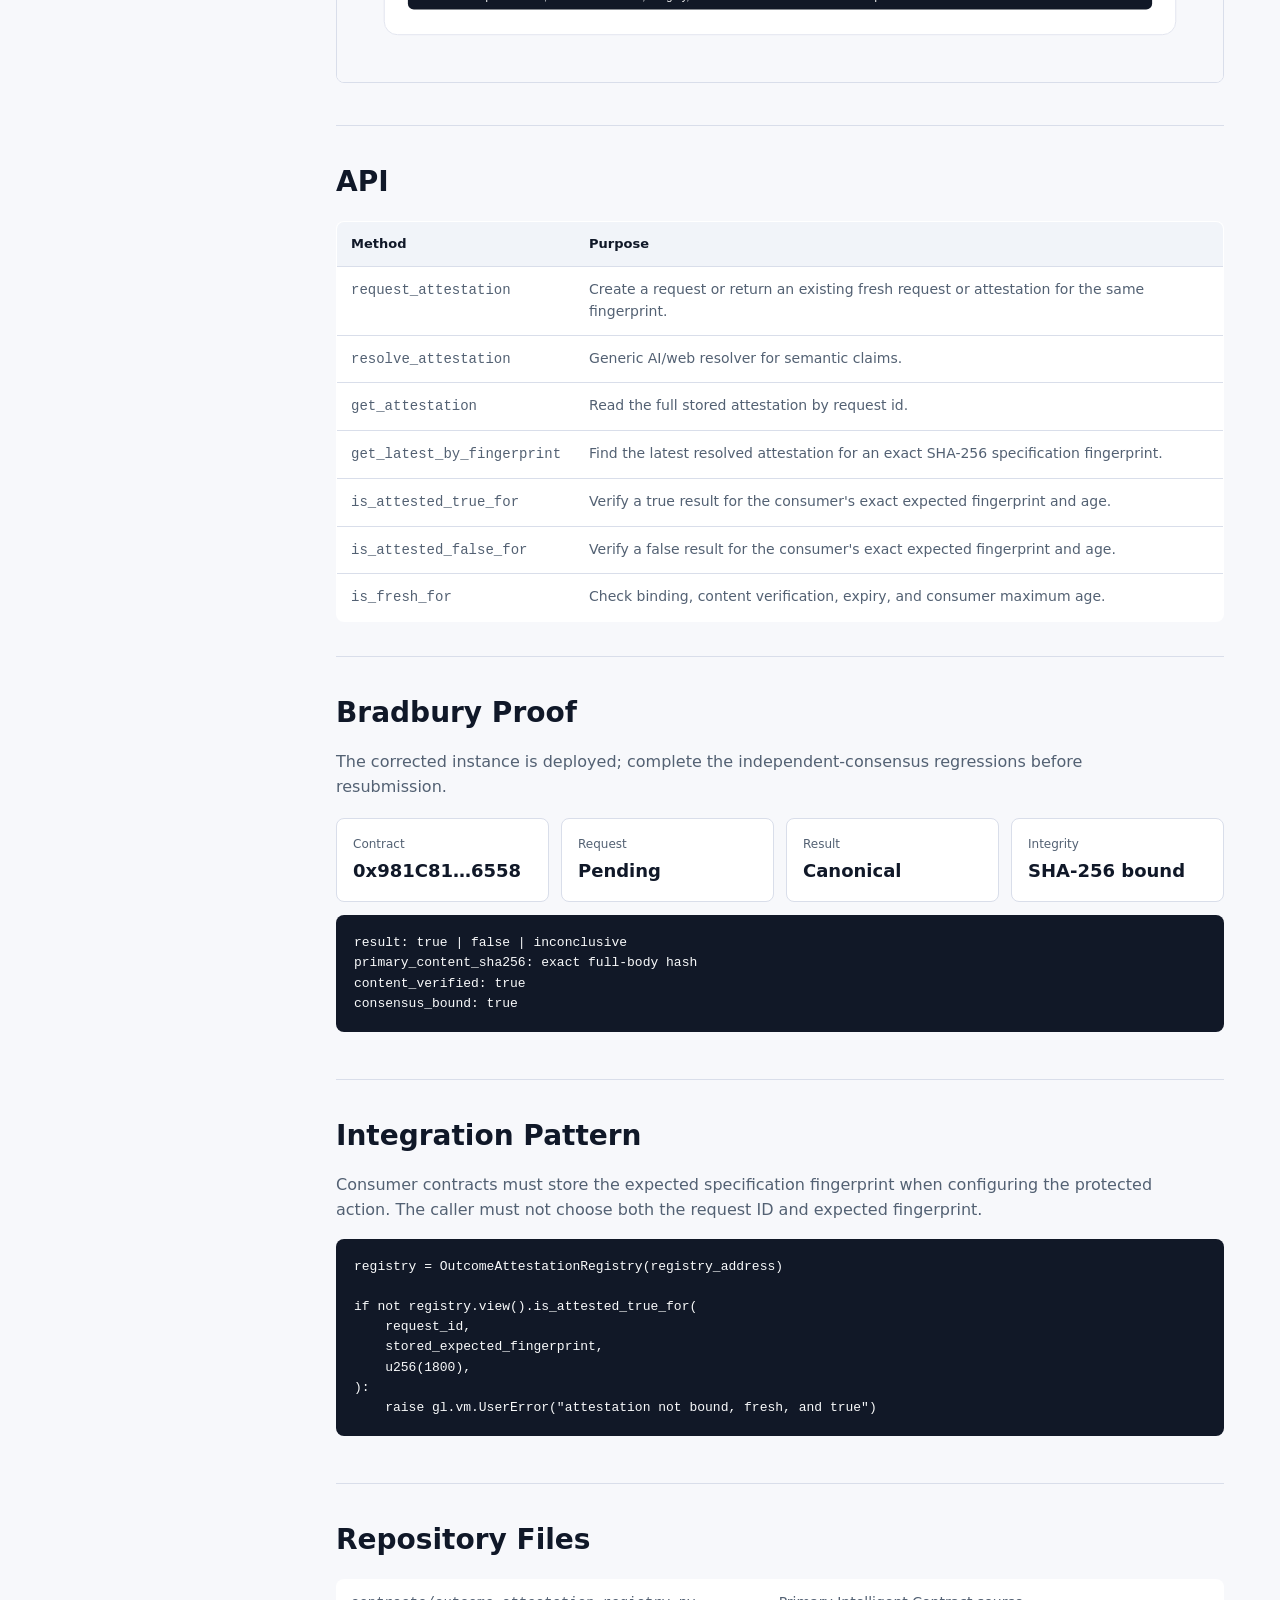
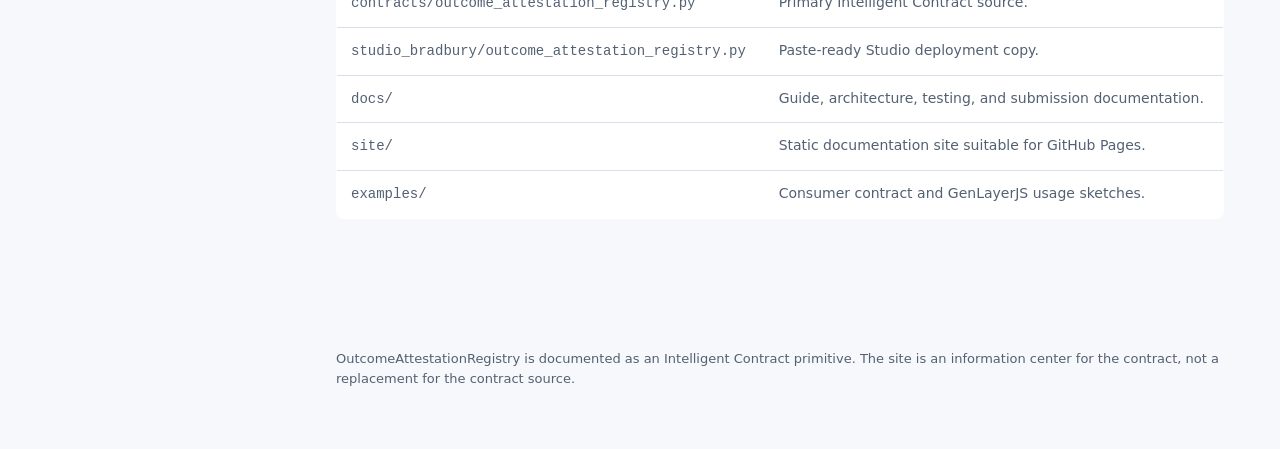
==== commit 2ec97e20: "Record hardened Bradbury deployment" ====
--- a/docs/index.html
+++ b/docs/index.html
@@ -120,12 +120,12 @@
           <section id="testing">
             <h2>Bradbury Proof</h2>
             <p>
-              Deploy a fresh corrected instance and capture the independent-consensus smoke test before resubmission.
+              The corrected instance is deployed; complete the independent-consensus regressions before resubmission.
             </p>
             <div class="proof">
               <div class="metric">
                 <span>Contract</span>
-                <strong>Pending redeployment</strong>
+                <strong>0x981C81…6558</strong>
               </div>
               <div class="metric">
                 <span>Request</span>
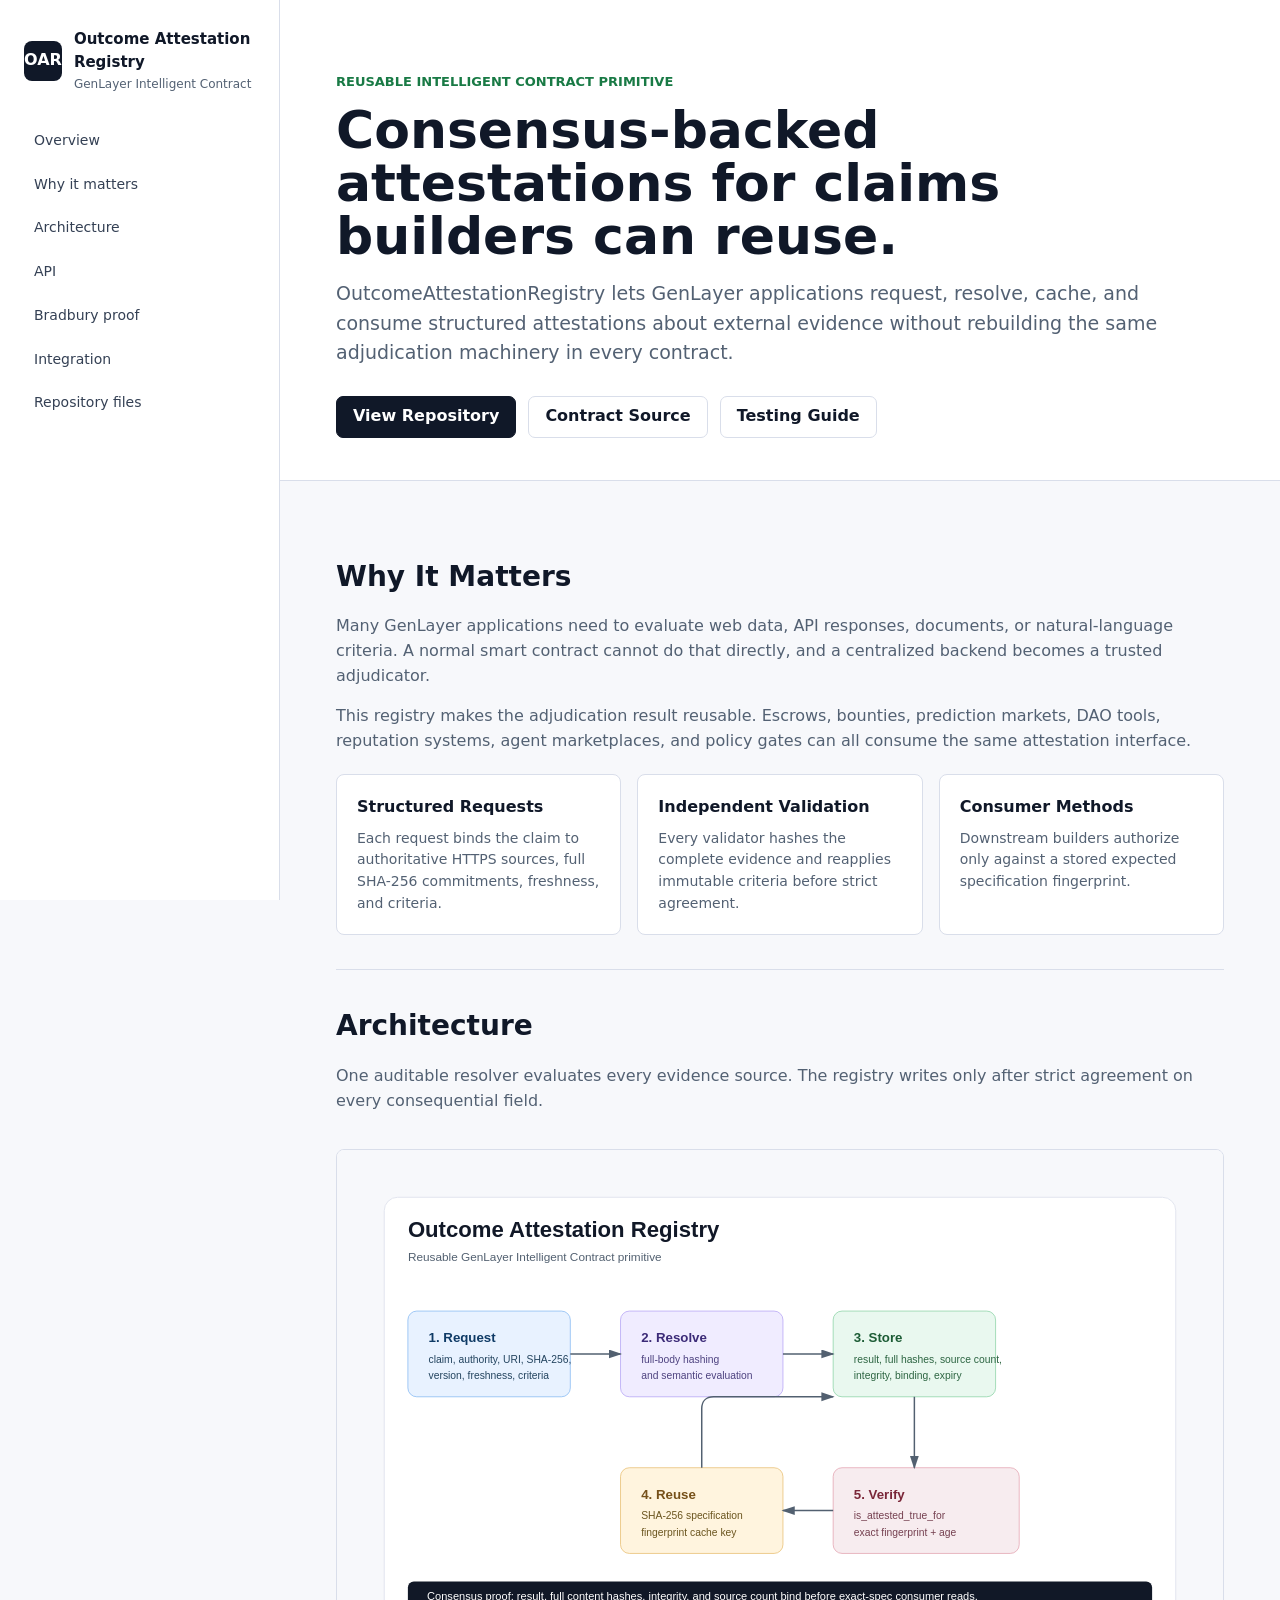
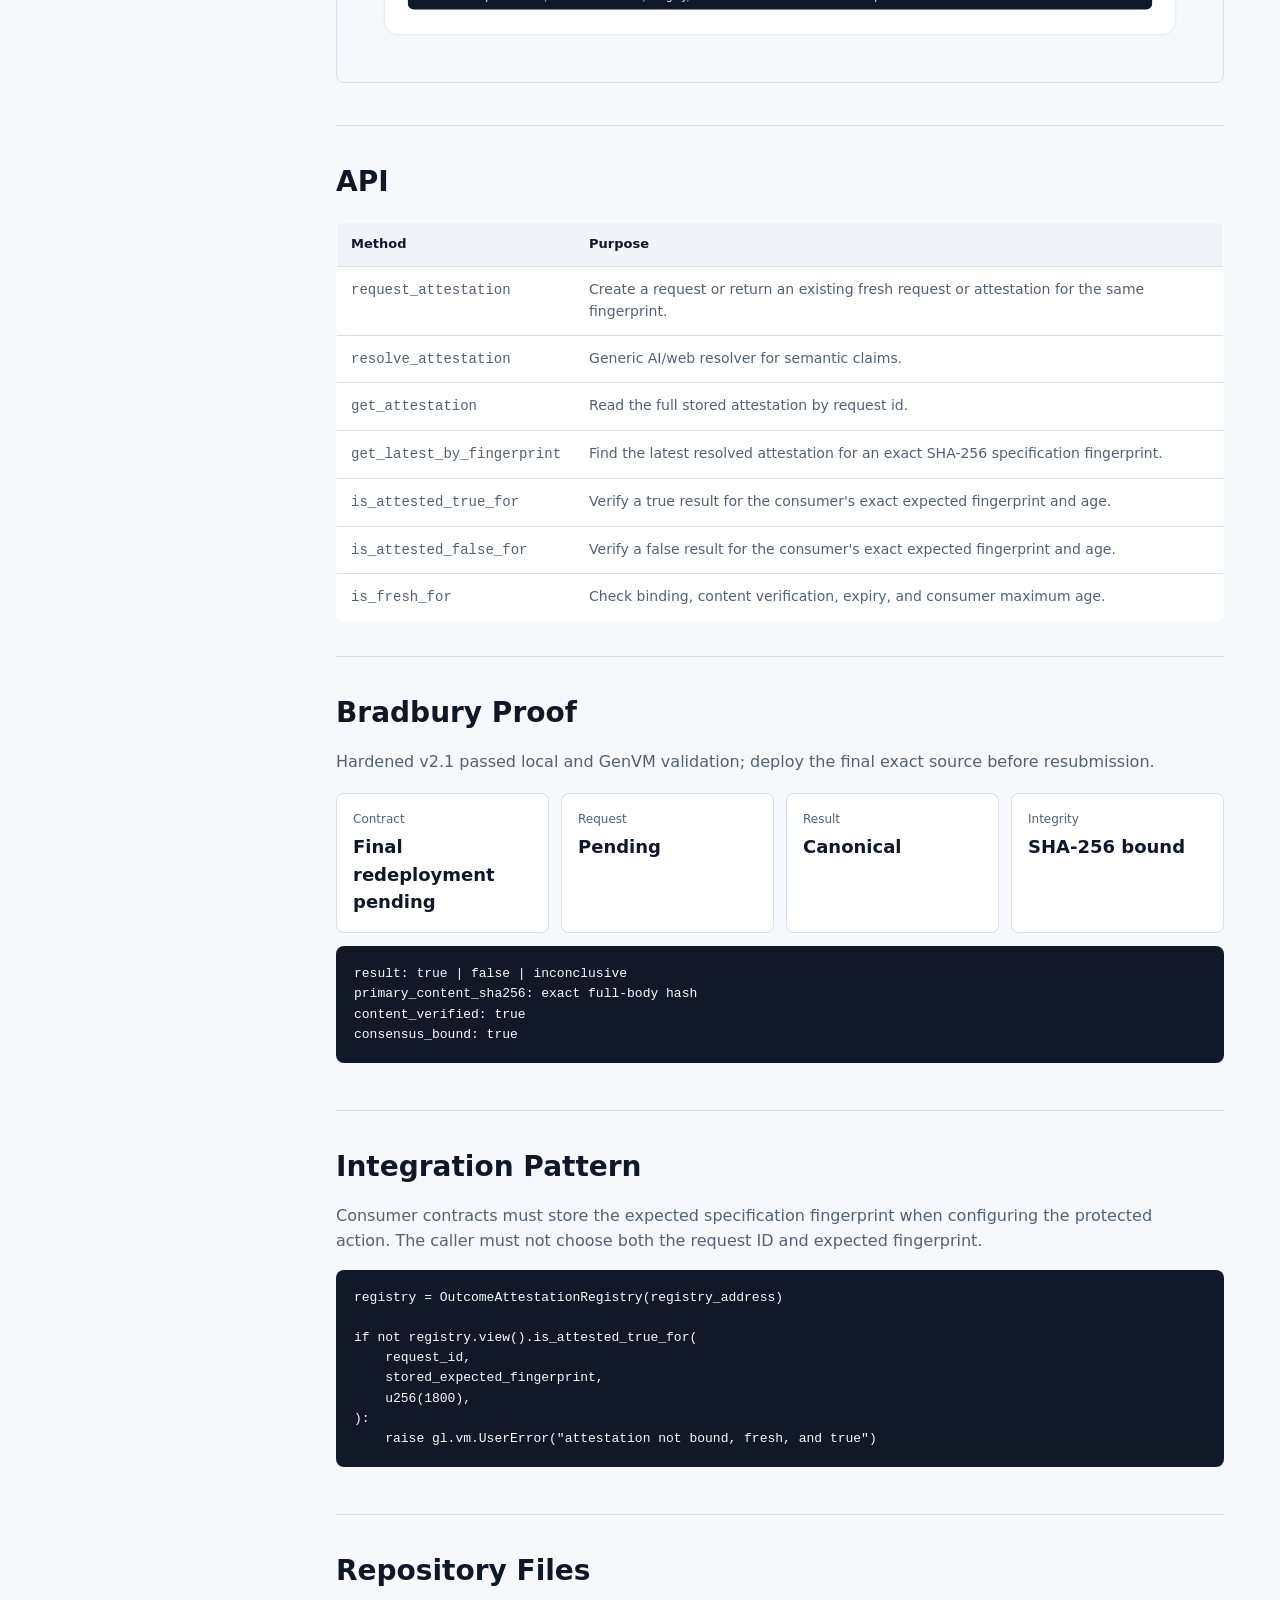
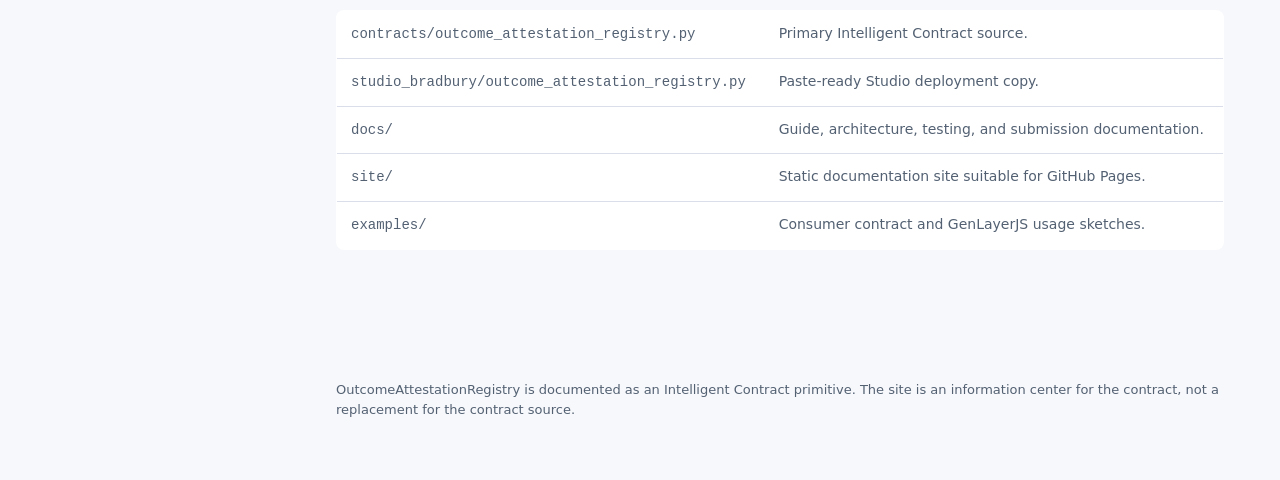
==== commit 33244615: "Document v2 candidate regression findings" ====
--- a/docs/index.html
+++ b/docs/index.html
@@ -120,12 +120,12 @@
           <section id="testing">
             <h2>Bradbury Proof</h2>
             <p>
-              The corrected instance is deployed; complete the independent-consensus regressions before resubmission.
+              Hardened v2.1 passed local and GenVM validation; deploy the final exact source before resubmission.
             </p>
             <div class="proof">
               <div class="metric">
                 <span>Contract</span>
-                <strong>0x981C81…6558</strong>
+                <strong>Final redeployment pending</strong>
               </div>
               <div class="metric">
                 <span>Request</span>
